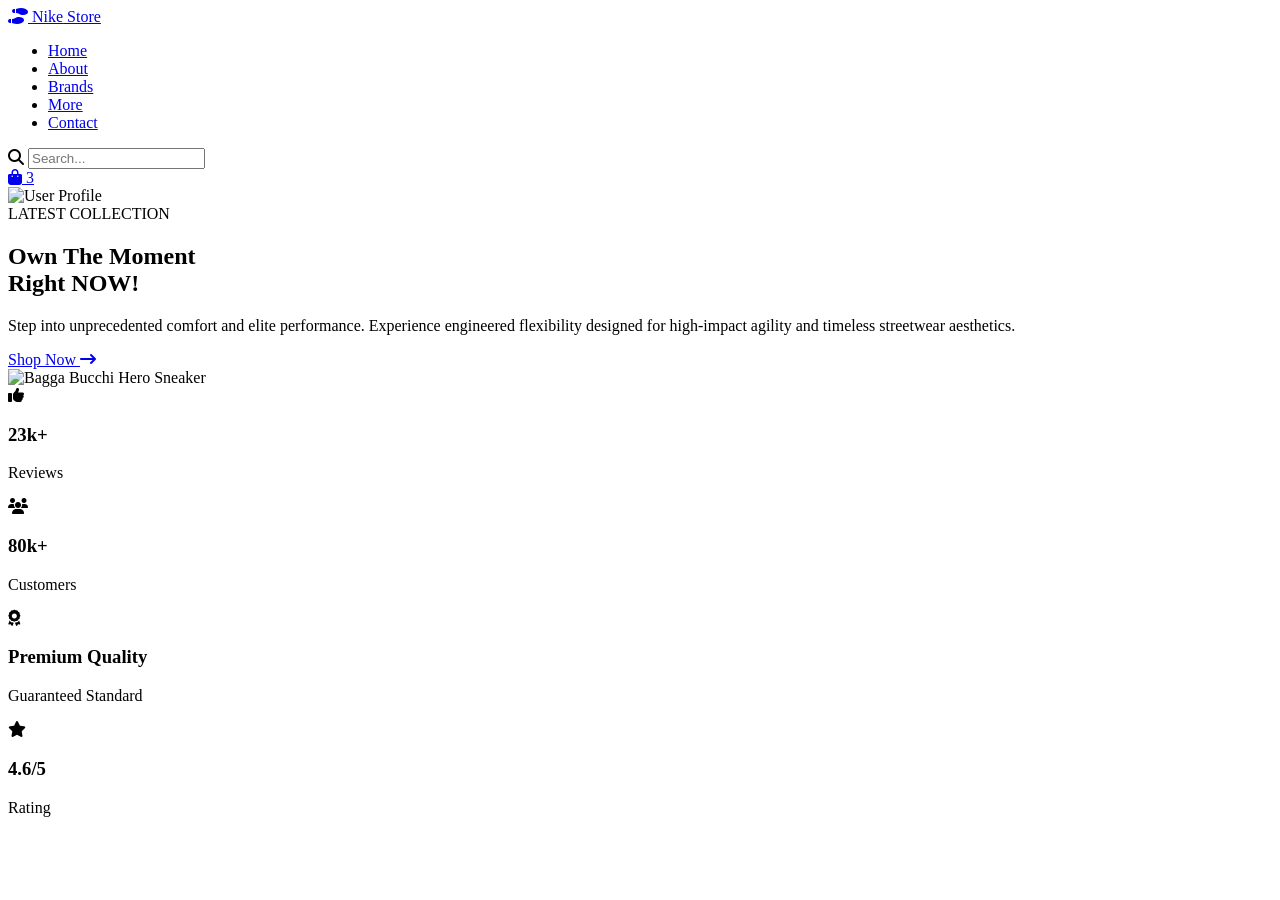
==== index.html @ 57e9bd78 "Landing Page Added." ====
<!DOCTYPE html>
<html lang="en">
<head>
    <meta charset="UTF-8">
    <meta name="viewport" content="width=device-width, initial-scale=1.0">
    <title>Nike Store - Premium Sneaker Store</title>

    <!-- Font Awesome Icons -->
    <link rel="stylesheet" href="https://cdnjs.cloudflare.com/ajax/libs/font-awesome/6.4.0/css/all.min.css">
    <!-- Google Fonts -->
    <link rel="preconnect" href="https://fonts.googleapis.com">
    <link rel="preconnect" href="https://fonts.gstatic.com" crossorigin>
    <link href="https://fonts.googleapis.com/css2?family=Montserrat:wght@400;600;700;800&family=Poppins:wght@300;400;500;600;700&display=swap" rel="stylesheet">
    
    <!-- Main Stylesheet -->
    <link rel="stylesheet" href="style.css">
</head>
<body>

    <!-- Header / Navigation Bar -->
    <header class="main-header">
        <nav class="navbar">
            <!-- Left: Brand Logo -->
            <div class="nav-logo">
                <a href="index.html" class="logo-link">
                    <i class="fa-solid fa-shoe-prints logo-icon"></i>
                    <span class="logo-text">Nike<span class="logo-highlight"> Store</span></span>
                </a>
            </div>

            <!-- Center: Menu Links -->
            <ul class="nav-menu">
                <li class="nav-item"><a href="index.html" class="nav-link active">Home</a></li>
                <li class="nav-item"><a href="#" class="nav-link">About</a></li>
                <li class="nav-item"><a href="#" class="nav-link">Brands</a></li>
                <li class="nav-item"><a href="#" class="nav-link">More</a></li>
                <li class="nav-item"><a href="#" class="nav-link">Contact</a></li>
            </ul>

            <!-- Right: Search, Cart & User Profile -->
            <div class="nav-actions">
                <div class="search-box">
                    <i class="fa-solid fa-magnifying-glass search-icon"></i>
                    <input type="text" placeholder="Search..." class="search-input">
                </div>
                <a href="cart.html" class="icon-btn cart-btn" aria-label="Shopping Cart">
                    <i class="fa-solid fa-bag-shopping"></i>
                    <span class="cart-badge">3</span>
                </a>
                <div class="profile-avatar">
                    <img src="https://images.unsplash.com/photo-1534528741775-53994a69daeb?auto=format&fit=crop&w=150&q=80" alt="User Profile" class="avatar-img">
                </div>
            </div>
        </nav>
    </header>

    <!-- Main Content Area -->
    <main class="landing-main">
        <!-- Hero Section -->
        <section class="hero-section">
            <div class="hero-container">
                <!-- Left Div: Copy & CTA -->
                <div class="hero-content">
                    <span class="hero-subtag">LATEST COLLECTION</span>
                    <h1 class="hero-title">Own The Moment <br>Right <span class="hero-highlight">NOW!</span></h1>
                    <p class="hero-description">
                        Step into unprecedented comfort and elite performance. Experience engineered flexibility designed for high-impact agility and timeless streetwear aesthetics.
                    </p>
                    <a href="product.html" class="btn btn-primary shop-now-btn">
                        <span>Shop Now</span>
                        <i class="fa-solid fa-arrow-right-long"></i>
                    </a>
                </div>

                <!-- Right Div: Sneaker Image -->
                <div class="hero-media">
                    <div class="hero-img-backdrop"></div>
                    <img src="https://images.unsplash.com/photo-1542291026-7eec264c27ff?auto=format&fit=crop&w=1000&q=80" alt="Bagga Bucchi Hero Sneaker" class="hero-shoe-img">
                </div>
            </div>
        </section>

        <!-- Service Overview Section -->
        <section class="service-overview">
            <div class="service-container">
                <div class="service-item">
                    <div class="service-icon-box">
                        <i class="fa-solid fa-thumbs-up"></i>
                    </div>
                    <div class="service-details">
                        <h3 class="service-title">23k+</h3>
                        <p class="service-text">Reviews</p>
                    </div>
                </div>

                <div class="service-item">
                    <div class="service-icon-box">
                        <i class="fa-solid fa-users"></i>
                    </div>
                    <div class="service-details">
                        <h3 class="service-title">80k+</h3>
                        <p class="service-text">Customers</p>
                    </div>
                </div>

                <div class="service-item">
                    <div class="service-icon-box">
                        <i class="fa-solid fa-award"></i>
                    </div>
                    <div class="service-details">
                        <h3 class="service-title">Premium Quality</h3>
                        <p class="service-text">Guaranteed Standard</p>
                    </div>
                </div>

                <div class="service-item">
                    <div class="service-icon-box">
                        <i class="fa-solid fa-star"></i>
                    </div>
                    <div class="service-details">
                        <h3 class="service-title">4.6/5</h3>
                        <p class="service-text">Rating</p>
                    </div>
                </div>
            </div>
        </section>
    </main>

</body>
</html>
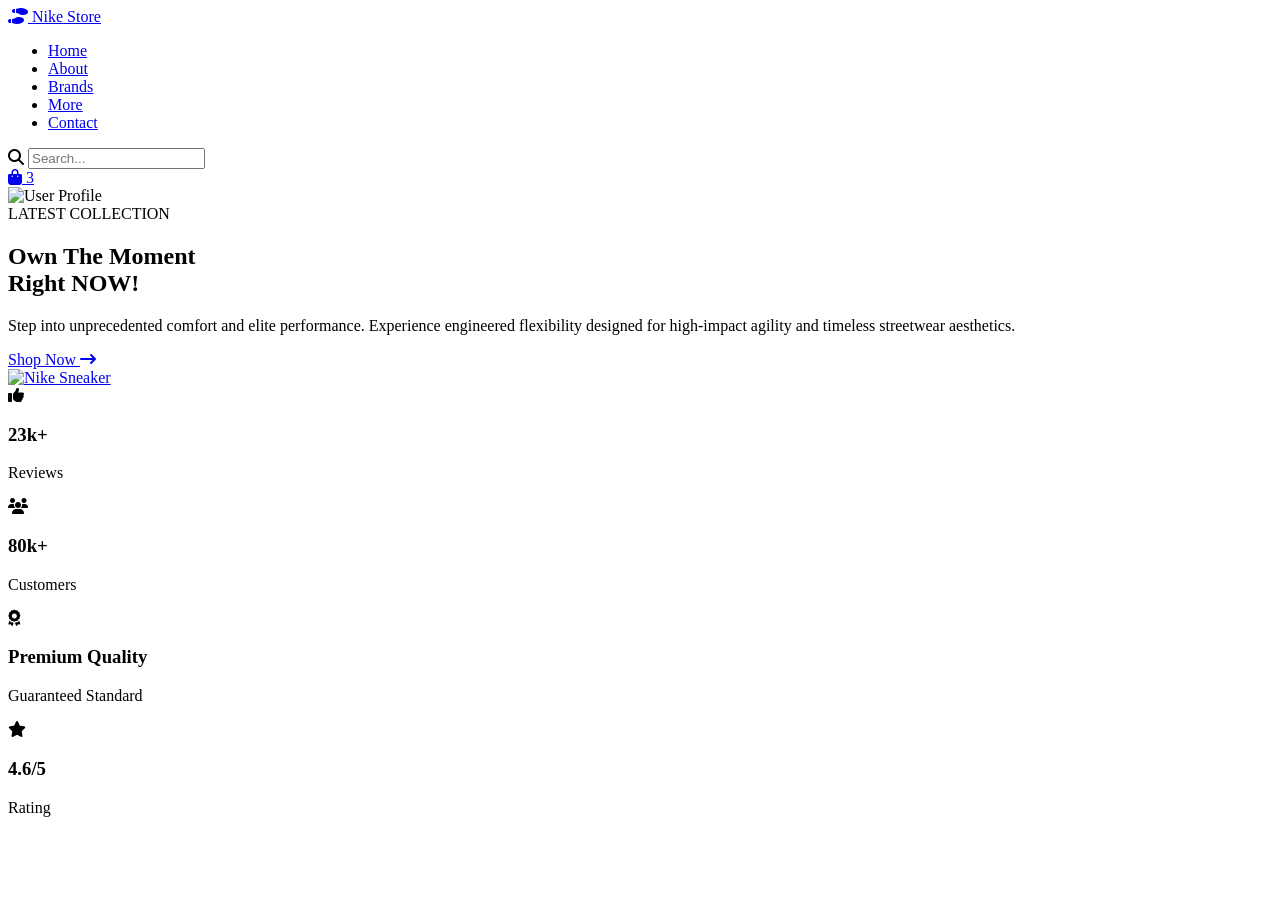
==== commit cfac7bac: "Landing Page Feature added" ====
--- a/index.html
+++ b/index.html
@@ -73,10 +73,12 @@
                 </div>
 
                 <!-- Right Div: Sneaker Image -->
-                <div class="hero-media">
-                    <div class="hero-img-backdrop"></div>
-                    <img src="https://images.unsplash.com/photo-1542291026-7eec264c27ff?auto=format&fit=crop&w=1000&q=80" alt="Bagga Bucchi Hero Sneaker" class="hero-shoe-img">
-                </div>
+                <a href="product.html" class="hero-media-link">
+                    <div class="hero-media">
+                        <div class="hero-img-backdrop"></div>
+                        <img src="https://images.unsplash.com/photo-1542291026-7eec264c27ff?auto=format&fit=crop&w=1000&q=80" alt="Nike Sneaker" class="hero-shoe-img">
+                    </div>
+                </a>    
             </div>
         </section>
 
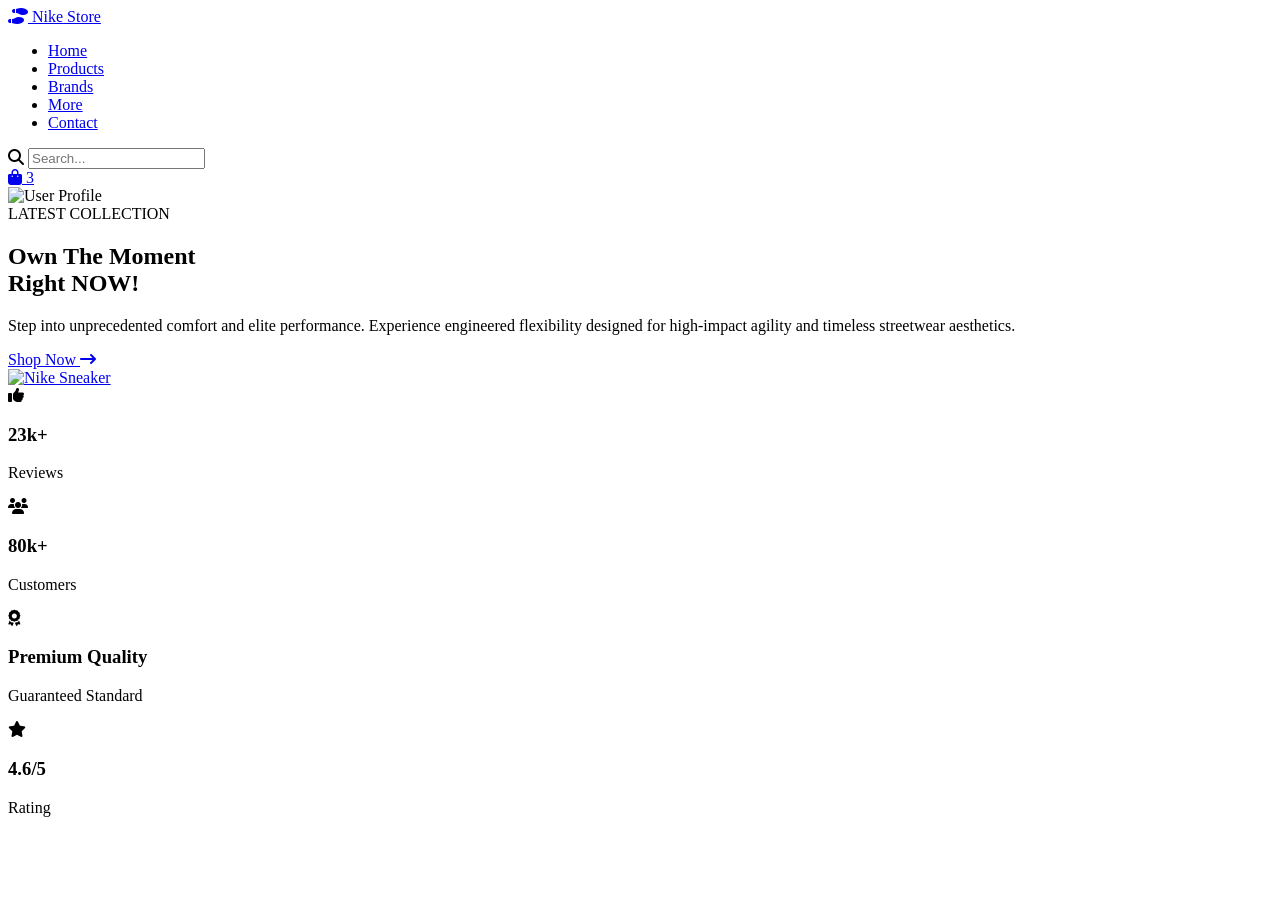
==== commit dd7815cf: "Landing page updated" ====
--- a/index.html
+++ b/index.html
@@ -31,7 +31,7 @@
             <!-- Center: Menu Links -->
             <ul class="nav-menu">
                 <li class="nav-item"><a href="index.html" class="nav-link active">Home</a></li>
-                <li class="nav-item"><a href="#" class="nav-link">About</a></li>
+                <li class="nav-item"><a href="product.html" class="nav-link">Products</a></li>
                 <li class="nav-item"><a href="#" class="nav-link">Brands</a></li>
                 <li class="nav-item"><a href="#" class="nav-link">More</a></li>
                 <li class="nav-item"><a href="#" class="nav-link">Contact</a></li>
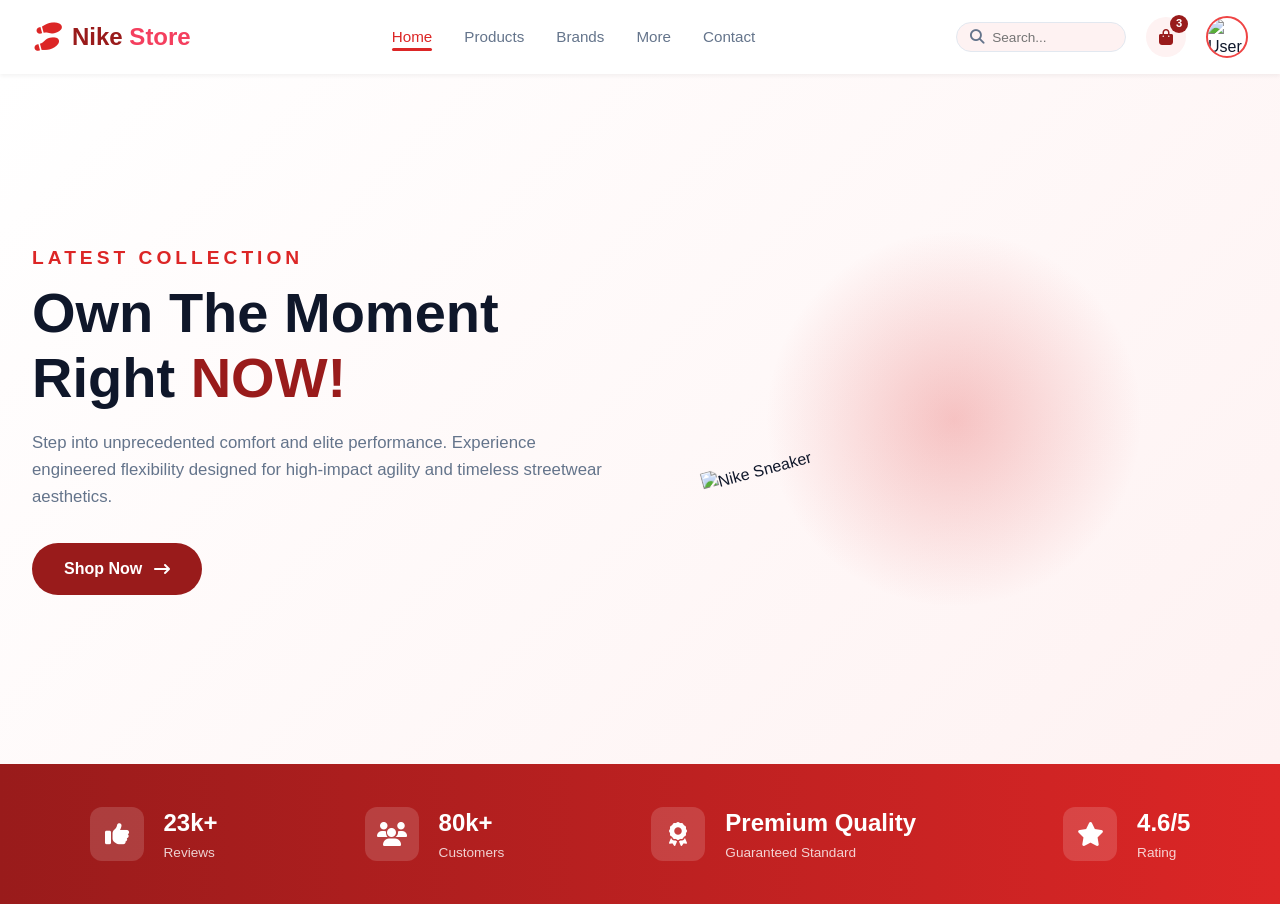
==== commit 46ee11f2: "Logo added to images folder and as tab icon" ====
--- a/index.html
+++ b/index.html
@@ -14,6 +14,7 @@
     
     <!-- Main Stylesheet -->
     <link rel="stylesheet" href="style.css">
+    <link rel="icon" href="images/logo.png" type="image/x-icon">
 </head>
 <body>
 
--- a/style.css
+++ b/style.css
@@ -0,0 +1,1136 @@
+/* root variables */
+:root {
+    --primary-red: #dc2626;
+    --primary-red-dark: #991b1b;
+    --primary-red-light: #ef4444;
+    --accent-red: #f43f5e;
+    --soft-red-bg: #fef2f2;
+    --light-bg: #f8fafc;
+    --white: #ffffff;
+    --text-dark: #0f172a;
+    --text-muted: #64748b;
+    --border-color: #e2e8f0;
+    --badge-color: #dc2626;
+    --highlight-amber: #991b1b;
+    --font-heading: 'Montserrat', sans-serif;
+    --font-body: 'Poppins', sans-serif;
+    --transition: all 0.3s ease;
+    --shadow-sm: 0 2px 4px rgba(0, 0, 0, 0.05);
+    --shadow-md: 0 4px 12px rgba(15, 23, 42, 0.08);
+    --radius-sm: 6px;
+    --radius-md: 12px;
+    --radius-full: 9999px;
+}
+
+/* general reset */
+* {
+    margin: 0;
+    padding: 0;
+    box-sizing: border-box;
+}
+
+body {
+    font-family: var(--font-body);
+    background-color: var(--light-bg);
+    color: var(--text-dark);
+    line-height: 1.6;
+}
+
+a {
+    text-decoration: none;
+    color: inherit;
+}
+
+ul {
+    list-style: none;
+}
+
+img {
+    max-width: 100%;
+    display: block;
+}
+
+/* header navigation */
+.main-header {
+    background-color: var(--white);
+    box-shadow: var(--shadow-sm);
+    position: sticky;
+    top: 0;
+    z-index: 1000;
+}
+
+.navbar {
+    max-width: 1280px;
+    margin: 0 auto;
+    padding: 1rem 2rem;
+    display: flex;
+    align-items: center;
+    justify-content: space-between;
+    gap: 1.5rem;
+}
+
+.logo-link {
+    display: flex;
+    align-items: center;
+    gap: 0.5rem;
+    font-family: var(--font-heading);
+    font-size: 1.5rem;
+    font-weight: 800;
+    color: var(--primary-red-dark);
+}
+
+.logo-icon {
+    font-size: 1.6rem;
+    color: var(--primary-red);
+    transform: rotate(-15deg);
+}
+
+.logo-highlight {
+    color: var(--accent-red);
+}
+
+.nav-menu {
+    display: flex;
+    align-items: center;
+    gap: 2rem;
+}
+
+.nav-link {
+    font-weight: 500;
+    font-size: 0.95rem;
+    color: var(--text-muted);
+    transition: var(--transition);
+    position: relative;
+}
+
+.nav-link:hover, 
+.nav-link.active {
+    color: var(--primary-red);
+}
+
+.nav-link.active::after {
+    content: '';
+    position: absolute;
+    bottom: -6px;
+    left: 0;
+    width: 100%;
+    height: 3px;
+    background-color: var(--primary-red);
+    border-radius: var(--radius-full);
+}
+
+.nav-actions {
+    display: flex;
+    align-items: center;
+    gap: 1.25rem;
+}
+
+.search-box {
+    display: flex;
+    align-items: center;
+    background-color: var(--soft-red-bg);
+    border: 1px solid var(--border-color);
+    padding: 0.4rem 0.8rem;
+    border-radius: var(--radius-full);
+}
+
+.search-icon {
+    color: var(--text-muted);
+    font-size: 0.9rem;
+    margin-right: 0.5rem;
+}
+
+.search-input {
+    border: none;
+    outline: none;
+    background: transparent;
+    font-family: var(--font-body);
+    font-size: 0.85rem;
+    width: 120px;
+}
+
+.icon-btn {
+    position: relative;
+    width: 40px;
+    height: 40px;
+    display: flex;
+    align-items: center;
+    justify-content: center;
+    border-radius: 50%;
+    background-color: var(--soft-red-bg);
+    color: var(--primary-red-dark);
+    transition: var(--transition);
+}
+
+.icon-btn:hover {
+    background-color: var(--primary-red);
+    color: var(--white);
+}
+
+.cart-badge {
+    position: absolute;
+    top: -2px;
+    right: -2px;
+    background-color: var(--primary-red-dark);
+    color: var(--white);
+    font-size: 0.7rem;
+    font-weight: 700;
+    width: 18px;
+    height: 18px;
+    border-radius: 50%;
+    display: flex;
+    align-items: center;
+    justify-content: center;
+}
+
+.profile-avatar {
+    width: 42px;
+    height: 42px;
+    border-radius: 50%;
+    overflow: hidden;
+    border: 2px solid var(--primary-red-light);
+}
+
+.avatar-img {
+    width: 100%;
+    height: 100%;
+    object-fit: cover;
+}
+
+/* landing page hero */
+.hero-section {
+    padding: 4rem 2rem;
+    background: linear-gradient(135deg, #ffffff 0%, var(--soft-red-bg) 100%);
+    min-height: calc(85vh - 75px);
+    display: flex;
+    align-items: center;
+}
+
+.hero-container {
+    max-width: 1280px;
+    margin: 0 auto;
+    width: 100%;
+    display: flex;
+    align-items: center;
+    justify-content: space-between;
+    gap: 3rem;
+}
+
+.hero-content {
+    flex: 1;
+    max-width: 580px;
+}
+
+.hero-subtag {
+    font-family: var(--font-heading);
+    font-weight: 800;
+    font-size: 1.2rem;
+    letter-spacing: 4px;
+    color: var(--primary-red);
+    margin-bottom: 0.5rem;
+    display: inline-block;
+}
+
+.hero-title {
+    font-family: var(--font-heading);
+    font-size: 3.5rem;
+    font-weight: 800;
+    line-height: 1.15;
+    margin-bottom: 1.25rem;
+}
+
+.hero-highlight {
+    color: var(--highlight-amber);
+}
+
+.hero-description {
+    font-size: 1.05rem;
+    color: var(--text-muted);
+    margin-bottom: 2rem;
+}
+
+.btn-primary {
+    background-color: var(--primary-red-dark);
+    color: var(--white);
+    padding: 0.85rem 2rem;
+    border-radius: var(--radius-full);
+    font-weight: 600;
+    display: inline-flex;
+    align-items: center;
+    gap: 0.75rem;
+    transition: var(--transition);
+}
+
+.btn-primary:hover {
+    background-color: var(--primary-red);
+}
+
+.hero-media-link {
+    flex: 1;
+    display: block;
+}
+
+.hero-media {
+    display: flex;
+    justify-content: center;
+    align-items: center;
+    position: relative;
+}
+
+.hero-img-backdrop {
+    position: absolute;
+    width: 380px;
+    height: 380px;
+    background: radial-gradient(circle, rgba(220, 38, 38, 0.25) 0%, rgba(255, 255, 255, 0) 70%);
+    border-radius: 50%;
+}
+
+.hero-shoe-img {
+    width: 100%;
+    max-width: 520px;
+    transform: rotate(-15deg);
+    transition: var(--transition);
+}
+
+.hero-shoe-img:hover {
+    transform: rotate(-10deg) scale(1.03);
+}
+
+/* service overview section */
+.service-overview {
+    width: 100%;
+    background: linear-gradient(90deg, var(--primary-red-dark) 0%, var(--primary-red) 100%);
+    color: var(--white);
+    padding: 2.5rem 2rem;
+}
+
+.service-container {
+    max-width: 1280px;
+    margin: 0 auto;
+    display: flex;
+    align-items: center;
+    justify-content: space-around;
+    flex-wrap: wrap;
+    gap: 2rem;
+}
+
+.service-item {
+    display: flex;
+    align-items: center;
+    gap: 1.25rem;
+}
+
+.service-icon-box {
+    width: 54px;
+    height: 54px;
+    background-color: rgba(255, 255, 255, 0.15);
+    border-radius: var(--radius-md);
+    display: flex;
+    align-items: center;
+    justify-content: center;
+    font-size: 1.5rem;
+}
+
+.service-title {
+    font-family: var(--font-heading);
+    font-size: 1.5rem;
+    font-weight: 700;
+}
+
+.service-text {
+    font-size: 0.85rem;
+    color: rgba(255, 255, 255, 0.8);
+}
+
+/* product page main */
+.product-page-main {
+    padding: 2rem 1.5rem;
+}
+
+.product-container {
+    max-width: 1200px;
+    margin: 0 auto;
+}
+
+/* breadcrumb nav */
+.breadcrumb-nav {
+    margin-bottom: 1.5rem;
+}
+
+.breadcrumb-list {
+    display: flex;
+    align-items: center;
+    gap: 0.6rem;
+    font-size: 0.85rem;
+    color: var(--text-muted);
+}
+
+.breadcrumb-list a:hover {
+    color: var(--primary-red);
+}
+
+.breadcrumb-list li.active {
+    color: var(--primary-red-dark);
+    font-weight: 600;
+}
+
+/* product detail layout */
+.product-display-section {
+    display: flex;
+    gap: 3rem;
+    background-color: var(--white);
+    padding: 2.5rem;
+    border-radius: var(--radius-md);
+    box-shadow: var(--shadow-md);
+    margin-bottom: 2.5rem;
+}
+
+.product-media-col {
+    flex: 1;
+    display: flex;
+    flex-direction: column;
+    gap: 1.5rem;
+}
+
+.color-selection-bar {
+    display: flex;
+    align-items: center;
+    gap: 1rem;
+}
+
+.color-label {
+    font-size: 0.9rem;
+    font-weight: 600;
+    color: var(--text-dark);
+}
+
+.color-options {
+    display: flex;
+    gap: 0.5rem;
+}
+
+.color-btn {
+    padding: 0.35rem 1rem;
+    border-radius: var(--radius-sm);
+    font-size: 0.85rem;
+    font-weight: 600;
+    cursor: pointer;
+    border: 2px solid var(--primary-red);
+    transition: var(--transition);
+}
+
+.color-red {
+    background-color: var(--primary-red);
+    color: var(--white);
+}
+
+.main-image-card {
+    background-color: var(--soft-red-bg);
+    border-radius: var(--radius-md);
+    padding: 2rem;
+    display: flex;
+    justify-content: center;
+    align-items: center;
+}
+
+.product-main-img {
+    max-height: 340px;
+    object-fit: contain;
+    transition: var(--transition);
+}
+
+.product-main-img:hover {
+    transform: scale(1.05);
+}
+
+.product-info-col {
+    flex: 1;
+    display: flex;
+    flex-direction: column;
+    justify-content: center;
+}
+
+.product-title {
+    font-family: var(--font-heading);
+    font-size: 2.2rem;
+    font-weight: 700;
+    color: var(--text-dark);
+    margin-bottom: 0.75rem;
+}
+
+.product-short-desc {
+    font-size: 0.85rem;
+    color: var(--text-muted);
+    margin-bottom: 1.5rem;
+    line-height: 1.6;
+}
+
+.product-price-wrapper {
+    margin-bottom: 1.5rem;
+}
+
+.price-row {
+    display: flex;
+    align-items: center;
+    gap: 0.75rem;
+}
+
+.current-price {
+    font-size: 2rem;
+    font-weight: 800;
+    color: var(--primary-red-dark);
+}
+
+.discount-badge {
+    background-color: rgba(220, 38, 38, 0.1);
+    color: var(--primary-red);
+    padding: 0.25rem 0.6rem;
+    border-radius: var(--radius-sm);
+    font-size: 0.8rem;
+    font-weight: 700;
+}
+
+.tax-info {
+    font-size: 0.75rem;
+    color: var(--text-muted);
+    margin-top: 0.2rem;
+}
+
+.quantity-wrapper {
+    display: flex;
+    align-items: center;
+    gap: 1rem;
+    margin-bottom: 2rem;
+}
+
+.qty-label {
+    font-size: 0.9rem;
+    font-weight: 600;
+}
+
+.quantity-dropdown {
+    padding: 0.4rem 1rem;
+    border: 1px solid var(--border-color);
+    border-radius: var(--radius-sm);
+    font-family: var(--font-body);
+    font-size: 0.95rem;
+    font-weight: 600;
+    background-color: var(--white);
+    color: var(--text-dark);
+    outline: none;
+    cursor: pointer;
+    box-shadow: var(--shadow-sm);
+}
+
+.quantity-dropdown:focus {
+    border-color: var(--primary-red);
+}
+
+.product-action-buttons {
+    display: flex;
+    gap: 1rem;
+}
+
+.btn-add-cart {
+    background-color: var(--white);
+    border: 2px solid var(--primary-red);
+    color: var(--primary-red);
+    padding: 0.85rem 1.75rem;
+    border-radius: var(--radius-md);
+    font-weight: 700;
+    font-size: 0.95rem;
+    cursor: pointer;
+    transition: var(--transition);
+    display: flex;
+    align-items: center;
+    gap: 0.5rem;
+}
+
+.btn-add-cart:hover {
+    background-color: var(--soft-red-bg);
+}
+
+.btn-buy-now {
+    background-color: var(--primary-red);
+    border: 2px solid var(--white);
+    color: var(--white);
+    padding: 0.85rem 1.75rem;
+    border-radius: var(--radius-md);
+    font-weight: 700;
+    font-size: 0.95rem;
+    cursor: pointer;
+    transition: var(--transition);
+    display: flex;
+    align-items: center;
+    gap: 0.5rem;
+}
+
+.btn-buy-now:hover {
+    background-color: var(--primary-red-dark);
+}
+
+.product-gallery-section {
+    background-color: var(--white);
+    padding: 1.5rem 2rem;
+    border-radius: var(--radius-md);
+    box-shadow: var(--shadow-md);
+}
+
+.gallery-heading {
+    font-family: var(--font-heading);
+    font-size: 1.2rem;
+    font-weight: 700;
+    margin-bottom: 1rem;
+    color: var(--text-dark);
+}
+
+.scroll-gallery-container {
+    display: flex;
+    gap: 1.25rem;
+    overflow-x: auto;
+    padding-bottom: 0.75rem;
+    scroll-behavior: smooth;
+}
+
+.scroll-gallery-container::-webkit-scrollbar {
+    height: 6px;
+}
+
+.scroll-gallery-container::-webkit-scrollbar-thumb {
+    background-color: var(--primary-red-light);
+    border-radius: var(--radius-full);
+}
+
+.scroll-gallery-container::-webkit-scrollbar-track {
+    background-color: var(--soft-red-bg);
+}
+
+.gallery-card {
+    min-width: 180px;
+    flex-shrink: 0;
+    border-radius: var(--radius-sm);
+    overflow: hidden;
+    border: 1px solid var(--border-color);
+    background-color: var(--soft-red-bg);
+    cursor: pointer;
+    transition: var(--transition);
+    position: relative;
+}
+
+.gallery-card img {
+    width: 100%;
+    height: 130px;
+    object-fit: cover;
+    transition: var(--transition);
+}
+
+.gallery-card:hover img {
+    transform: scale(1.08);
+}
+
+.angle-tag {
+    display: block;
+    text-align: center;
+    font-size: 0.75rem;
+    font-weight: 600;
+    color: var(--text-muted);
+    padding: 0.3rem 0;
+    background-color: var(--white);
+    border-top: 1px solid var(--border-color);
+}
+
+/* shopping cart page */
+.cart-page-main {
+    padding: 2.5rem 1.5rem;
+}
+
+.cart-container {
+    max-width: 1200px;
+    margin: 0 auto;
+}
+
+.cart-heading {
+    font-family: var(--font-heading);
+    font-size: 2.2rem;
+    font-weight: 800;
+    color: var(--text-dark);
+    margin-bottom: 2rem;
+}
+
+.cart-layout {
+    display: flex;
+    gap: 2.5rem;
+    align-items: flex-start;
+}
+
+.cart-left-col {
+    flex: 2;
+    display: flex;
+    flex-direction: column;
+    gap: 1.5rem;
+}
+
+.cart-table-wrapper {
+    background-color: var(--white);
+    border-radius: var(--radius-md);
+    box-shadow: var(--shadow-md);
+    overflow-x: auto;
+    padding: 1rem;
+}
+
+.cart-table {
+    width: 100%;
+    border-collapse: collapse;
+    text-align: left;
+}
+
+.cart-table th {
+    padding: 1rem;
+    font-family: var(--font-heading);
+    font-size: 0.9rem;
+    font-weight: 700;
+    color: var(--text-muted);
+    border-bottom: 2px solid var(--border-color);
+}
+
+.cart-table td {
+    padding: 1.25rem 1rem;
+    vertical-align: middle;
+    border-bottom: 1px solid var(--border-color);
+}
+
+.product-cell {
+    display: flex;
+    align-items: center;
+    gap: 1.25rem;
+}
+
+.cart-item-img {
+    width: 75px;
+    height: 75px;
+    object-fit: cover;
+    border-radius: var(--radius-sm);
+    background-color: var(--soft-red-bg);
+    border: 1px solid var(--border-color);
+}
+
+.cart-item-title {
+    font-size: 0.95rem;
+    font-weight: 700;
+    color: var(--text-dark);
+    margin-bottom: 0.2rem;
+}
+
+.cart-item-color {
+    font-size: 0.8rem;
+    color: var(--text-muted);
+}
+
+.cart-qty-box {
+    display: inline-flex;
+    align-items: center;
+    border: 1px solid var(--border-color);
+    border-radius: var(--radius-sm);
+    overflow: hidden;
+}
+
+.qty-step-btn {
+    width: 28px;
+    height: 28px;
+    background-color: var(--light-bg);
+    border: none;
+    font-weight: 700;
+    cursor: pointer;
+    transition: var(--transition);
+}
+
+.qty-step-btn:hover {
+    background-color: var(--border-color);
+}
+
+.qty-val {
+    width: 32px;
+    text-align: center;
+    font-weight: 600;
+    font-size: 0.9rem;
+}
+
+.price-cell {
+    font-weight: 700;
+    color: var(--primary-red-dark);
+    font-size: 1rem;
+}
+
+.remove-btn {
+    background: transparent;
+    border: none;
+    color: var(--text-muted);
+    font-size: 1.2rem;
+    cursor: pointer;
+    transition: var(--transition);
+}
+
+.remove-btn:hover {
+    color: var(--primary-red);
+}
+
+.continue-shopping-box {
+    margin-top: 0.5rem;
+}
+
+.continue-link {
+    display: inline-flex;
+    align-items: center;
+    gap: 0.5rem;
+    font-weight: 600;
+    color: var(--primary-red);
+    font-size: 0.95rem;
+    transition: var(--transition);
+}
+
+.continue-link:hover {
+    color: var(--primary-red-dark);
+    transform: translateX(-4px);
+}
+
+/* right column summary card */
+.cart-right-col,
+.payment-right-col {
+    flex: 1;
+    min-width: 320px;
+}
+
+.summary-card {
+    background-color: var(--white);
+    padding: 2rem;
+    border-radius: var(--radius-md);
+    box-shadow: var(--shadow-md);
+    border: 1px solid var(--border-color);
+}
+
+.coupon-box {
+    margin-bottom: 1.75rem;
+}
+
+.coupon-label {
+    display: block;
+    font-size: 0.85rem;
+    font-weight: 600;
+    color: var(--text-dark);
+    margin-bottom: 0.5rem;
+}
+
+.coupon-input-group {
+    display: flex;
+    gap: 0.5rem;
+}
+
+.coupon-input {
+    flex: 1;
+    padding: 0.6rem 0.8rem;
+    border: 1px solid var(--border-color);
+    border-radius: var(--radius-sm);
+    font-family: var(--font-body);
+    font-size: 0.85rem;
+    outline: none;
+}
+
+.coupon-input:focus {
+    border-color: var(--primary-red);
+}
+
+.btn-apply-coupon {
+    background-color: var(--primary-red);
+    color: var(--white);
+    border: none;
+    padding: 0.6rem 1rem;
+    border-radius: var(--radius-sm);
+    font-weight: 600;
+    font-size: 0.85rem;
+    cursor: pointer;
+    transition: var(--transition);
+}
+
+.btn-apply-coupon:hover {
+    background-color: var(--primary-red-dark);
+}
+
+.summary-details {
+    display: flex;
+    flex-direction: column;
+    gap: 0.85rem;
+    margin-bottom: 1.5rem;
+}
+
+.summary-row {
+    display: flex;
+    justify-content: space-between;
+    font-size: 0.95rem;
+    color: var(--text-muted);
+}
+
+.summary-val {
+    font-weight: 600;
+    color: var(--text-dark);
+}
+
+.discount-row {
+    color: var(--primary-red);
+}
+
+.discount-row .summary-val {
+    color: var(--primary-red);
+}
+
+.summary-divider {
+    border: 0;
+    height: 1px;
+    background-color: var(--border-color);
+    margin: 0.25rem 0;
+}
+
+.total-row {
+    font-size: 1.15rem;
+    font-weight: 700;
+    color: var(--text-dark);
+}
+
+.total-val {
+    color: var(--primary-red-dark);
+    font-weight: 800;
+    font-size: 1.3rem;
+}
+
+.btn-pay-now {
+    display: block;
+    width: 100%;
+    text-align: center;
+    background-color: var(--primary-red);
+    color: var(--white);
+    padding: 0.9rem;
+    border-radius: var(--radius-md);
+    font-weight: 700;
+    font-size: 1rem;
+    border: none;
+    cursor: pointer;
+    transition: var(--transition);
+    box-shadow: var(--shadow-md);
+    margin-bottom: 1.5rem;
+}
+
+.btn-pay-now:hover {
+    background-color: var(--primary-red-dark);
+    transform: translateY(-2px);
+}
+
+.trust-badge-container {
+    display: flex;
+    flex-direction: column;
+    align-items: center;
+    gap: 0.6rem;
+    padding-top: 1rem;
+    border-top: 1px dashed var(--border-color);
+}
+
+.secured-tag {
+    display: flex;
+    align-items: center;
+    gap: 0.4rem;
+    font-size: 0.8rem;
+    color: #16a34a;
+    font-weight: 600;
+}
+
+.razorpay-badge-box {
+    display: flex;
+    align-items: center;
+    gap: 0.5rem;
+    font-size: 0.8rem;
+    color: var(--text-muted);
+    background-color: var(--soft-red-bg);
+    padding: 0.4rem 0.8rem;
+    border-radius: var(--radius-full);
+}
+
+.razorpay-badge-box i {
+    color: var(--primary-red);
+}
+
+.razorpay-text strong {
+    color: #0c83e2;
+}
+
+/* payment checkout page */
+.payment-page-main {
+    padding: 2.5rem 1.5rem;
+}
+
+.payment-container {
+    max-width: 1200px;
+    margin: 0 auto;
+}
+
+.checkout-title {
+    font-family: var(--font-heading);
+    font-size: 2.2rem;
+    font-weight: 800;
+    color: var(--text-dark);
+    margin-bottom: 2rem;
+}
+
+.payment-layout {
+    display: flex;
+    gap: 2.5rem;
+    align-items: flex-start;
+}
+
+.payment-left-col {
+    flex: 2;
+    display: flex;
+    flex-direction: column;
+    gap: 2rem;
+}
+
+.checkout-card {
+    background-color: var(--white);
+    padding: 2rem;
+    border-radius: var(--radius-md);
+    box-shadow: var(--shadow-md);
+    border: 1px solid var(--border-color);
+}
+
+.card-title {
+    font-family: var(--font-heading);
+    font-size: 1.2rem;
+    font-weight: 700;
+    color: var(--text-dark);
+    margin-bottom: 1.25rem;
+    display: flex;
+    align-items: center;
+    gap: 0.6rem;
+}
+
+.card-title i {
+    color: var(--primary-red);
+}
+
+/* form layout */
+.form-group {
+    display: flex;
+    flex-direction: column;
+    gap: 0.4rem;
+    margin-bottom: 1.25rem;
+}
+
+.form-group:last-child {
+    margin-bottom: 0;
+}
+
+.form-label {
+    font-size: 0.85rem;
+    font-weight: 600;
+    color: var(--text-dark);
+}
+
+.form-input {
+    padding: 0.75rem 1rem;
+    border: 1px solid var(--border-color);
+    border-radius: var(--radius-sm);
+    font-family: var(--font-body);
+    font-size: 0.9rem;
+    outline: none;
+    transition: var(--transition);
+}
+
+.form-input:focus {
+    border-color: var(--primary-red);
+    box-shadow: 0 0 0 3px rgba(220, 38, 38, 0.1);
+}
+
+.select-input {
+    background-color: var(--white);
+    cursor: pointer;
+}
+
+.form-row {
+    display: flex;
+    gap: 1.25rem;
+}
+
+.form-row .form-group {
+    flex: 1;
+}
+
+/* payment methods tabs */
+.payment-methods-tabs {
+    display: flex;
+    gap: 0.75rem;
+    margin-bottom: 1.75rem;
+    flex-wrap: wrap;
+}
+
+.method-tab {
+    flex: 1;
+    min-width: 90px;
+    padding: 0.75rem;
+    border: 1px solid var(--border-color);
+    border-radius: var(--radius-sm);
+    background-color: var(--light-bg);
+    color: var(--text-muted);
+    font-weight: 600;
+    font-size: 0.85rem;
+    display: flex;
+    flex-direction: column;
+    align-items: center;
+    gap: 0.4rem;
+    cursor: pointer;
+    transition: var(--transition);
+}
+
+.method-tab i {
+    font-size: 1.1rem;
+}
+
+.method-tab:hover {
+    border-color: var(--primary-red);
+    color: var(--primary-red);
+}
+
+.method-tab.active {
+    background-color: var(--soft-red-bg);
+    border-color: var(--primary-red);
+    color: var(--primary-red);
+    box-shadow: var(--shadow-sm);
+}
+
+/* media queries */
+@media (max-width: 992px) {
+    .cart-layout,
+    .payment-layout {
+        flex-direction: column;
+    }
+    
+    .cart-right-col,
+    .payment-right-col {
+        width: 100%;
+    }
+
+    .product-display-section {
+        flex-direction: column;
+    }
+}
+
+@media (max-width: 768px) {
+    .nav-menu, .search-box {
+        display: none;
+    }
+    
+    .product-action-buttons {
+        flex-direction: column;
+    }
+
+    .form-row {
+        flex-direction: column;
+        gap: 0;
+    }
+}
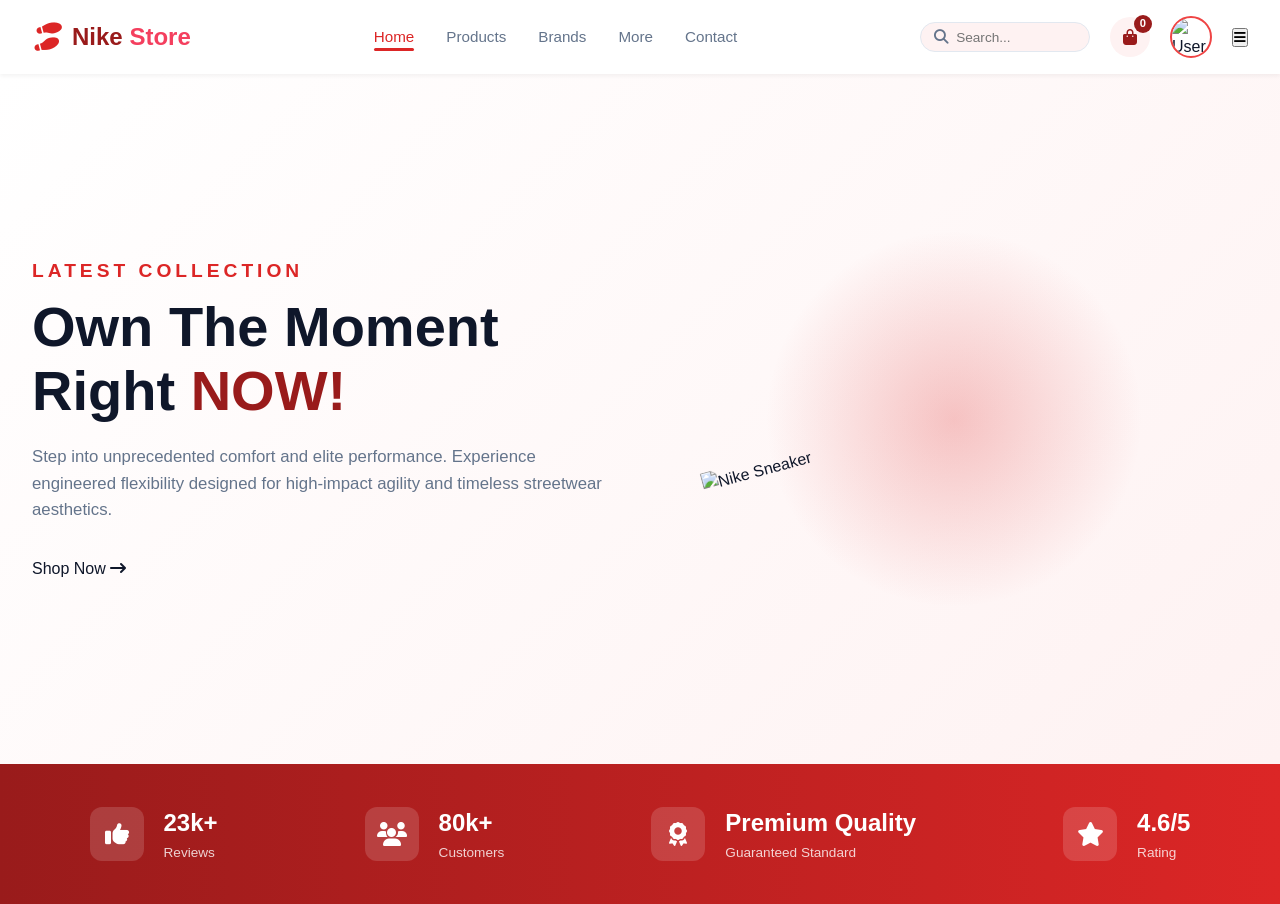
==== commit 7b4749e8: "Landing Page Updated" ====
--- a/index.html
+++ b/index.html
@@ -12,33 +12,32 @@
     <link rel="preconnect" href="https://fonts.gstatic.com" crossorigin>
     <link href="https://fonts.googleapis.com/css2?family=Montserrat:wght@400;600;700;800&family=Poppins:wght@300;400;500;600;700&display=swap" rel="stylesheet">
     
-    <!-- Main Stylesheet -->
+    <!-- Main Stylesheet & Script -->
     <link rel="stylesheet" href="style.css">
-    <link rel="icon" href="images/logo.png" type="image/x-icon">
+    <script src="script.js" defer></script>
 </head>
 <body>
 
-    <!-- Header / Navigation Bar -->
+    <!-- Header Navigation Bar -->
     <header class="main-header">
         <nav class="navbar">
-            <!-- Left: Brand Logo -->
             <div class="nav-logo">
                 <a href="index.html" class="logo-link">
                     <i class="fa-solid fa-shoe-prints logo-icon"></i>
-                    <span class="logo-text">Nike<span class="logo-highlight"> Store</span></span>
+                    <span class="logo-text">Nike <span class="logo-highlight">Store</span></span>
                 </a>
             </div>
 
-            <!-- Center: Menu Links -->
-            <ul class="nav-menu">
-                <li class="nav-item"><a href="index.html" class="nav-link active">Home</a></li>
-                <li class="nav-item"><a href="product.html" class="nav-link">Products</a></li>
-                <li class="nav-item"><a href="#" class="nav-link">Brands</a></li>
-                <li class="nav-item"><a href="#" class="nav-link">More</a></li>
-                <li class="nav-item"><a href="#" class="nav-link">Contact</a></li>
-            </ul>
+            <div class="nav-menu-wrapper">
+                <ul class="nav-menu">
+                    <li class="nav-item"><a href="index.html" class="nav-link active">Home</a></li>
+                    <li class="nav-item"><a href="product.html" class="nav-link">Products</a></li>
+                    <li class="nav-item"><a href="#" class="nav-link">Brands</a></li>
+                    <li class="nav-item"><a href="#" class="nav-link">More</a></li>
+                    <li class="nav-item"><a href="#" class="nav-link">Contact</a></li>
+                </ul>
+            </div>
 
-            <!-- Right: Search, Cart & User Profile -->
             <div class="nav-actions">
                 <div class="search-box">
                     <i class="fa-solid fa-magnifying-glass search-icon"></i>
@@ -46,34 +45,34 @@
                 </div>
                 <a href="cart.html" class="icon-btn cart-btn" aria-label="Shopping Cart">
                     <i class="fa-solid fa-bag-shopping"></i>
-                    <span class="cart-badge">3</span>
+                    <span class="cart-badge">0</span>
                 </a>
                 <div class="profile-avatar">
                     <img src="https://images.unsplash.com/photo-1534528741775-53994a69daeb?auto=format&fit=crop&w=150&q=80" alt="User Profile" class="avatar-img">
                 </div>
+                <button class="mobile-nav-toggle" aria-label="Toggle navigation">
+                    <i class="fa-solid fa-bars"></i>
+                </button>
             </div>
         </nav>
     </header>
 
-    <!-- Main Content Area -->
+    <!-- Landing Main Section -->
     <main class="landing-main">
-        <!-- Hero Section -->
         <section class="hero-section">
             <div class="hero-container">
-                <!-- Left Div: Copy & CTA -->
                 <div class="hero-content">
                     <span class="hero-subtag">LATEST COLLECTION</span>
                     <h1 class="hero-title">Own The Moment <br>Right <span class="hero-highlight">NOW!</span></h1>
                     <p class="hero-description">
                         Step into unprecedented comfort and elite performance. Experience engineered flexibility designed for high-impact agility and timeless streetwear aesthetics.
                     </p>
-                    <a href="product.html" class="btn btn-primary shop-now-btn">
+                    <a href="product.html" class="btn shop-now-btn">
                         <span>Shop Now</span>
                         <i class="fa-solid fa-arrow-right-long"></i>
                     </a>
                 </div>
 
-                <!-- Right Div: Sneaker Image -->
                 <a href="product.html" class="hero-media-link">
                     <div class="hero-media">
                         <div class="hero-img-backdrop"></div>
@@ -83,7 +82,6 @@
             </div>
         </section>
 
-        <!-- Service Overview Section -->
         <section class="service-overview">
             <div class="service-container">
                 <div class="service-item">
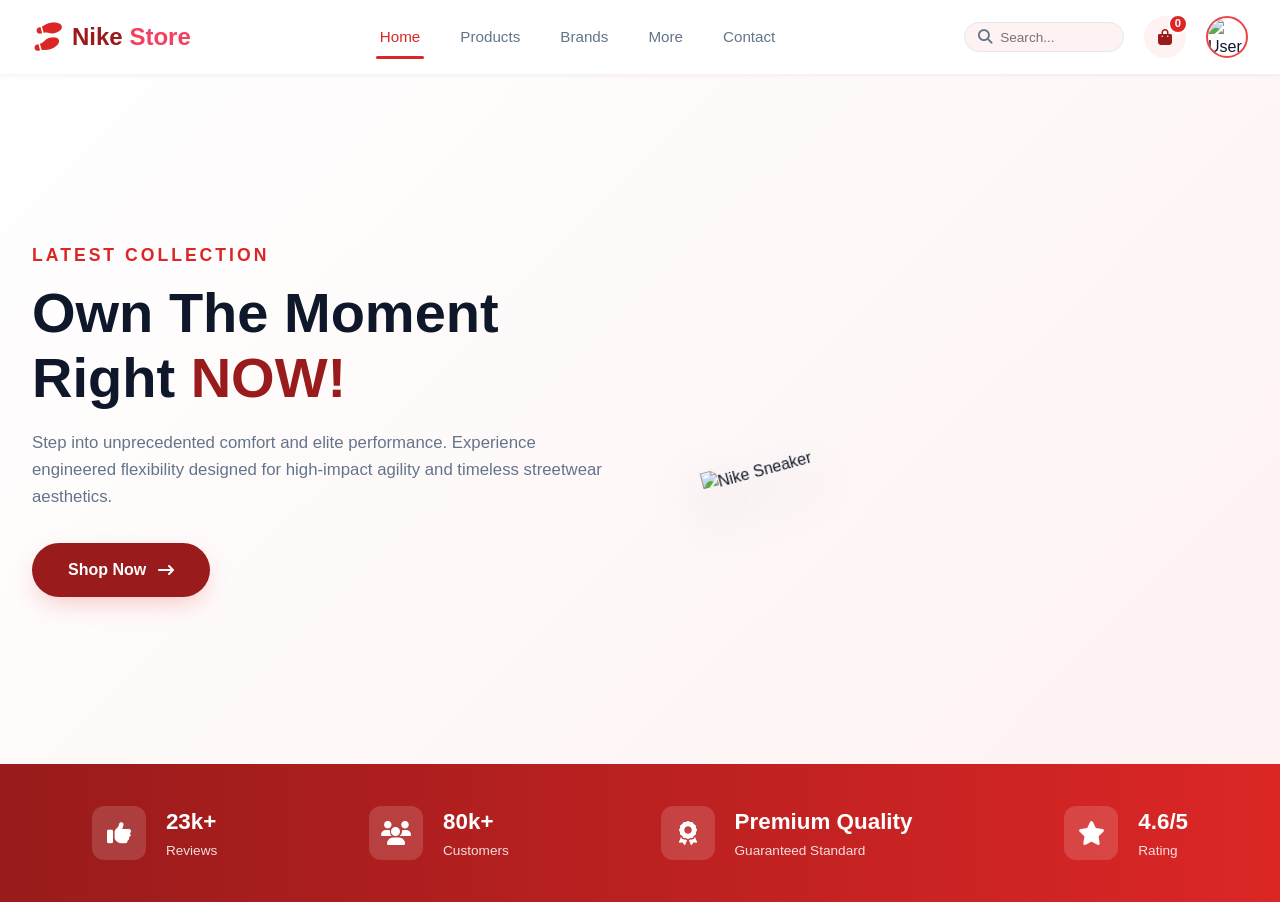
==== commit 92148185: "Landing Page Updated" ====
--- a/index.html
+++ b/index.html
@@ -5,14 +5,13 @@
     <meta name="viewport" content="width=device-width, initial-scale=1.0">
     <title>Nike Store - Premium Sneaker Store</title>
 
-    <!-- Font Awesome Icons -->
+    <!-- Font Awesome Icons & Google Fonts -->
     <link rel="stylesheet" href="https://cdnjs.cloudflare.com/ajax/libs/font-awesome/6.4.0/css/all.min.css">
-    <!-- Google Fonts -->
     <link rel="preconnect" href="https://fonts.googleapis.com">
     <link rel="preconnect" href="https://fonts.gstatic.com" crossorigin>
     <link href="https://fonts.googleapis.com/css2?family=Montserrat:wght@400;600;700;800&family=Poppins:wght@300;400;500;600;700&display=swap" rel="stylesheet">
     
-    <!-- Main Stylesheet & Script -->
+    <!-- CSS Stylesheet & Vanilla JS -->
     <link rel="stylesheet" href="style.css">
     <script src="script.js" defer></script>
 </head>
@@ -75,7 +74,6 @@
 
                 <a href="product.html" class="hero-media-link">
                     <div class="hero-media">
-                        <div class="hero-img-backdrop"></div>
                         <img src="https://images.unsplash.com/photo-1542291026-7eec264c27ff?auto=format&fit=crop&w=1000&q=80" alt="Nike Sneaker" class="hero-shoe-img">
                     </div>
                 </a>    
--- a/style.css
+++ b/style.css
@@ -1,4 +1,8 @@
-/* root variables */
+/* ==========================================================================
+   Nike Store - Master Stylesheet
+   ========================================================================== */
+
+/* --- CSS Root Variables --- */
 :root {
     --primary-red: #dc2626;
     --primary-red-dark: #991b1b;
@@ -10,23 +14,34 @@
     --text-dark: #0f172a;
     --text-muted: #64748b;
     --border-color: #e2e8f0;
-    --badge-color: #dc2626;
-    --highlight-amber: #991b1b;
+    --success-green: #16a34a;
+    --warning-amber: #d97706;
+    
     --font-heading: 'Montserrat', sans-serif;
     --font-body: 'Poppins', sans-serif;
-    --transition: all 0.3s ease;
+    
+    --transition-fast: all 0.2s ease;
+    --transition-normal: all 0.3s cubic-bezier(0.4, 0, 0.2, 1);
+    
     --shadow-sm: 0 2px 4px rgba(0, 0, 0, 0.05);
     --shadow-md: 0 4px 12px rgba(15, 23, 42, 0.08);
+    --shadow-lg: 0 10px 25px -5px rgba(220, 38, 38, 0.25);
+    
     --radius-sm: 6px;
     --radius-md: 12px;
+    --radius-lg: 16px;
     --radius-full: 9999px;
 }
 
-/* general reset */
+/* --- General Reset --- */
 * {
     margin: 0;
     padding: 0;
     box-sizing: border-box;
+}
+
+html {
+    scroll-behavior: smooth;
 }
 
 body {
@@ -34,6 +49,7 @@
     background-color: var(--light-bg);
     color: var(--text-dark);
     line-height: 1.6;
+    overflow-x: hidden;
 }
 
 a {
@@ -50,7 +66,25 @@
     display: block;
 }
 
-/* header navigation */
+/* --- Global Button Micro-Interactions & Animations --- */
+.btn, 
+button, 
+.btn-pay-now, 
+.btn-apply-coupon {
+    transition: var(--transition-normal);
+    position: relative;
+    overflow: hidden;
+    user-select: none;
+}
+
+.btn:active, 
+button:active, 
+.btn-pay-now:active, 
+.btn-apply-coupon:active {
+    transform: scale(0.96) !important;
+}
+
+/* --- Header & Navigation Bar --- */
 .main-header {
     background-color: var(--white);
     box-shadow: var(--shadow-sm);
@@ -67,6 +101,12 @@
     align-items: center;
     justify-content: space-between;
     gap: 1.5rem;
+    position: relative;
+}
+
+.nav-logo {
+    display: flex;
+    align-items: center;
 }
 
 .logo-link {
@@ -77,30 +117,47 @@
     font-size: 1.5rem;
     font-weight: 800;
     color: var(--primary-red-dark);
+    transition: var(--transition-fast);
+}
+
+.logo-link:hover {
+    transform: scale(1.02);
 }
 
 .logo-icon {
     font-size: 1.6rem;
     color: var(--primary-red);
     transform: rotate(-15deg);
+    transition: var(--transition-normal);
+}
+
+.logo-link:hover .logo-icon {
+    transform: rotate(0deg) scale(1.1);
 }
 
 .logo-highlight {
     color: var(--accent-red);
 }
 
+/* Sliding Tab Menu */
+.nav-menu-wrapper {
+    position: relative;
+}
+
 .nav-menu {
     display: flex;
     align-items: center;
     gap: 2rem;
+    position: relative;
 }
 
 .nav-link {
     font-weight: 500;
     font-size: 0.95rem;
     color: var(--text-muted);
-    transition: var(--transition);
-    position: relative;
+    padding: 0.5rem 0.25rem;
+    transition: var(--transition-fast);
+    display: block;
 }
 
 .nav-link:hover, 
@@ -108,15 +165,16 @@
     color: var(--primary-red);
 }
 
-.nav-link.active::after {
-    content: '';
+/* Sliding underline indicator */
+.nav-indicator {
     position: absolute;
-    bottom: -6px;
-    left: 0;
-    width: 100%;
+    bottom: -2px;
     height: 3px;
     background-color: var(--primary-red);
     border-radius: var(--radius-full);
+    transition: var(--transition-normal);
+    pointer-events: none;
+    opacity: 0;
 }
 
 .nav-actions {
@@ -132,6 +190,12 @@
     border: 1px solid var(--border-color);
     padding: 0.4rem 0.8rem;
     border-radius: var(--radius-full);
+    transition: var(--transition-fast);
+}
+
+.search-box:focus-within {
+    border-color: var(--primary-red);
+    box-shadow: 0 0 0 3px rgba(220, 38, 38, 0.15);
 }
 
 .search-icon {
@@ -146,41 +210,60 @@
     background: transparent;
     font-family: var(--font-body);
     font-size: 0.85rem;
-    width: 120px;
+    width: 110px;
+    transition: var(--transition-normal);
+}
+
+.search-input:focus {
+    width: 150px;
 }
 
 .icon-btn {
     position: relative;
-    width: 40px;
-    height: 40px;
+    width: 42px;
+    height: 42px;
     display: flex;
     align-items: center;
     justify-content: center;
     border-radius: 50%;
     background-color: var(--soft-red-bg);
     color: var(--primary-red-dark);
-    transition: var(--transition);
+    transition: var(--transition-normal);
 }
 
 .icon-btn:hover {
     background-color: var(--primary-red);
     color: var(--white);
+    transform: translateY(-2px);
+    box-shadow: var(--shadow-sm);
 }
 
 .cart-badge {
     position: absolute;
     top: -2px;
     right: -2px;
-    background-color: var(--primary-red-dark);
+    background-color: var(--primary-red);
     color: var(--white);
     font-size: 0.7rem;
     font-weight: 700;
-    width: 18px;
-    height: 18px;
+    width: 20px;
+    height: 20px;
     border-radius: 50%;
     display: flex;
     align-items: center;
     justify-content: center;
+    border: 2px solid var(--white);
+    transition: var(--transition-fast);
+}
+
+.cart-badge.pop-anim {
+    animation: badgePop 0.3s cubic-bezier(0.175, 0.885, 0.32, 1.275);
+}
+
+@keyframes badgePop {
+    0% { transform: scale(1); }
+    50% { transform: scale(1.4); }
+    100% { transform: scale(1); }
 }
 
 .profile-avatar {
@@ -189,6 +272,13 @@
     border-radius: 50%;
     overflow: hidden;
     border: 2px solid var(--primary-red-light);
+    cursor: pointer;
+    transition: var(--transition-fast);
+}
+
+.profile-avatar:hover {
+    transform: scale(1.05);
+    border-color: var(--primary-red);
 }
 
 .avatar-img {
@@ -197,7 +287,56 @@
     object-fit: cover;
 }
 
-/* landing page hero */
+.mobile-nav-toggle {
+    display: none;
+    background: none;
+    border: none;
+    font-size: 1.4rem;
+    color: var(--text-dark);
+    cursor: pointer;
+}
+
+/* --- Toast Notification Banner --- */
+.toast-container {
+    position: fixed;
+    bottom: 2rem;
+    right: 2rem;
+    z-index: 2000;
+    display: flex;
+    flex-direction: column;
+    gap: 0.75rem;
+    pointer-events: none;
+}
+
+.toast {
+    background-color: var(--text-dark);
+    color: var(--white);
+    padding: 0.85rem 1.5rem;
+    border-radius: var(--radius-md);
+    font-size: 0.9rem;
+    font-weight: 500;
+    box-shadow: var(--shadow-md);
+    display: flex;
+    align-items: center;
+    gap: 0.75rem;
+    opacity: 0;
+    transform: translateY(20px);
+    transition: var(--transition-normal);
+    pointer-events: auto;
+    border-left: 4px solid var(--primary-red);
+}
+
+.toast.show {
+    opacity: 1;
+    transform: translateY(0);
+}
+
+.toast-icon {
+    color: var(--primary-red-light);
+    font-size: 1.1rem;
+}
+
+/* --- Hero Section (index.html) --- */
 .hero-section {
     padding: 4rem 2rem;
     background: linear-gradient(135deg, #ffffff 0%, var(--soft-red-bg) 100%);
@@ -224,10 +363,10 @@
 .hero-subtag {
     font-family: var(--font-heading);
     font-weight: 800;
-    font-size: 1.2rem;
-    letter-spacing: 4px;
+    font-size: 1.1rem;
+    letter-spacing: 3px;
     color: var(--primary-red);
-    margin-bottom: 0.5rem;
+    margin-bottom: 0.75rem;
     display: inline-block;
 }
 
@@ -240,7 +379,7 @@
 }
 
 .hero-highlight {
-    color: var(--highlight-amber);
+    color: var(--primary-red-dark);
 }
 
 .hero-description {
@@ -249,20 +388,33 @@
     margin-bottom: 2rem;
 }
 
-.btn-primary {
+.shop-now-btn {
     background-color: var(--primary-red-dark);
     color: var(--white);
-    padding: 0.85rem 2rem;
+    padding: 0.9rem 2.25rem;
     border-radius: var(--radius-full);
     font-weight: 600;
+    font-size: 1rem;
     display: inline-flex;
     align-items: center;
     gap: 0.75rem;
-    transition: var(--transition);
-}
-
-.btn-primary:hover {
+    border: none;
+    cursor: pointer;
+    box-shadow: var(--shadow-lg);
+}
+
+.shop-now-btn:hover {
     background-color: var(--primary-red);
+    transform: translateY(-3px);
+    box-shadow: 0 12px 28px -5px rgba(220, 38, 38, 0.4);
+}
+
+.shop-now-btn i {
+    transition: var(--transition-fast);
+}
+
+.shop-now-btn:hover i {
+    transform: translateX(5px);
 }
 
 .hero-media-link {
@@ -289,14 +441,15 @@
     width: 100%;
     max-width: 520px;
     transform: rotate(-15deg);
-    transition: var(--transition);
-}
-
-.hero-shoe-img:hover {
-    transform: rotate(-10deg) scale(1.03);
-}
-
-/* service overview section */
+    transition: var(--transition-normal);
+    filter: drop-shadow(0 20px 25px rgba(0,0,0,0.25));
+}
+
+.hero-media-link:hover .hero-shoe-img {
+    transform: rotate(-10deg) scale(1.05);
+}
+
+/* --- Service Overview Section --- */
 .service-overview {
     width: 100%;
     background: linear-gradient(90deg, var(--primary-red-dark) 0%, var(--primary-red) 100%);
@@ -333,18 +486,18 @@
 
 .service-title {
     font-family: var(--font-heading);
-    font-size: 1.5rem;
+    font-size: 1.4rem;
     font-weight: 700;
 }
 
 .service-text {
     font-size: 0.85rem;
-    color: rgba(255, 255, 255, 0.8);
-}
-
-/* product page main */
+    color: rgba(255, 255, 255, 0.85);
+}
+
+/* --- Product Detail Page (product.html) --- */
 .product-page-main {
-    padding: 2rem 1.5rem;
+    padding: 2.5rem 1.5rem;
 }
 
 .product-container {
@@ -352,7 +505,6 @@
     margin: 0 auto;
 }
 
-/* breadcrumb nav */
 .breadcrumb-nav {
     margin-bottom: 1.5rem;
 }
@@ -374,13 +526,12 @@
     font-weight: 600;
 }
 
-/* product detail layout */
 .product-display-section {
     display: flex;
     gap: 3rem;
     background-color: var(--white);
     padding: 2.5rem;
-    border-radius: var(--radius-md);
+    border-radius: var(--radius-lg);
     box-shadow: var(--shadow-md);
     margin-bottom: 2.5rem;
 }
@@ -389,7 +540,7 @@
     flex: 1;
     display: flex;
     flex-direction: column;
-    gap: 1.5rem;
+    gap: 1.25rem;
 }
 
 .color-selection-bar {
@@ -401,7 +552,6 @@
 .color-label {
     font-size: 0.9rem;
     font-weight: 600;
-    color: var(--text-dark);
 }
 
 .color-options {
@@ -410,37 +560,33 @@
 }
 
 .color-btn {
-    padding: 0.35rem 1rem;
+    padding: 0.4rem 1.1rem;
     border-radius: var(--radius-sm);
     font-size: 0.85rem;
     font-weight: 600;
     cursor: pointer;
     border: 2px solid var(--primary-red);
-    transition: var(--transition);
-}
-
-.color-red {
     background-color: var(--primary-red);
     color: var(--white);
+    box-shadow: var(--shadow-sm);
 }
 
 .main-image-card {
     background-color: var(--soft-red-bg);
     border-radius: var(--radius-md);
-    padding: 2rem;
+    padding: 2.5rem;
     display: flex;
     justify-content: center;
     align-items: center;
+    min-height: 380px;
+    border: 1px solid var(--border-color);
 }
 
 .product-main-img {
-    max-height: 340px;
+    max-height: 320px;
     object-fit: contain;
-    transition: var(--transition);
-}
-
-.product-main-img:hover {
-    transform: scale(1.05);
+    transition: var(--transition-normal);
+    filter: drop-shadow(0 15px 15px rgba(0,0,0,0.15));
 }
 
 .product-info-col {
@@ -453,13 +599,13 @@
 .product-title {
     font-family: var(--font-heading);
     font-size: 2.2rem;
-    font-weight: 700;
+    font-weight: 800;
     color: var(--text-dark);
     margin-bottom: 0.75rem;
 }
 
 .product-short-desc {
-    font-size: 0.85rem;
+    font-size: 0.9rem;
     color: var(--text-muted);
     margin-bottom: 1.5rem;
     line-height: 1.6;
@@ -482,18 +628,19 @@
 }
 
 .discount-badge {
-    background-color: rgba(220, 38, 38, 0.1);
+    background-color: var(--soft-red-bg);
     color: var(--primary-red);
-    padding: 0.25rem 0.6rem;
+    padding: 0.3rem 0.75rem;
     border-radius: var(--radius-sm);
     font-size: 0.8rem;
     font-weight: 700;
+    border: 1px solid rgba(220, 38, 38, 0.2);
 }
 
 .tax-info {
     font-size: 0.75rem;
     color: var(--text-muted);
-    margin-top: 0.2rem;
+    margin-top: 0.25rem;
 }
 
 .quantity-wrapper {
@@ -508,22 +655,38 @@
     font-weight: 600;
 }
 
-.quantity-dropdown {
-    padding: 0.4rem 1rem;
+.interactive-qty-box {
+    display: inline-flex;
+    align-items: center;
     border: 1px solid var(--border-color);
-    border-radius: var(--radius-sm);
-    font-family: var(--font-body);
+    border-radius: var(--radius-md);
+    background-color: var(--white);
+    overflow: hidden;
+    box-shadow: var(--shadow-sm);
+}
+
+.qty-btn {
+    width: 36px;
+    height: 36px;
+    background-color: var(--light-bg);
+    border: none;
+    font-size: 1rem;
+    font-weight: 700;
+    color: var(--text-dark);
+    cursor: pointer;
+    transition: var(--transition-fast);
+}
+
+.qty-btn:hover {
+    background-color: var(--primary-red);
+    color: var(--white);
+}
+
+.qty-display {
+    width: 44px;
+    text-align: center;
+    font-weight: 700;
     font-size: 0.95rem;
-    font-weight: 600;
-    background-color: var(--white);
-    color: var(--text-dark);
-    outline: none;
-    cursor: pointer;
-    box-shadow: var(--shadow-sm);
-}
-
-.quantity-dropdown:focus {
-    border-color: var(--primary-red);
 }
 
 .product-action-buttons {
@@ -532,47 +695,54 @@
 }
 
 .btn-add-cart {
+    flex: 1;
     background-color: var(--white);
     border: 2px solid var(--primary-red);
     color: var(--primary-red);
-    padding: 0.85rem 1.75rem;
+    padding: 0.9rem 1.5rem;
     border-radius: var(--radius-md);
     font-weight: 700;
     font-size: 0.95rem;
     cursor: pointer;
-    transition: var(--transition);
-    display: flex;
-    align-items: center;
+    display: flex;
+    align-items: center;
+    justify-content: center;
     gap: 0.5rem;
 }
 
 .btn-add-cart:hover {
     background-color: var(--soft-red-bg);
+    transform: translateY(-2px);
 }
 
 .btn-buy-now {
+    flex: 1;
     background-color: var(--primary-red);
-    border: 2px solid var(--white);
+    border: 2px solid var(--primary-red);
     color: var(--white);
-    padding: 0.85rem 1.75rem;
+    padding: 0.9rem 1.5rem;
     border-radius: var(--radius-md);
     font-weight: 700;
     font-size: 0.95rem;
     cursor: pointer;
-    transition: var(--transition);
-    display: flex;
-    align-items: center;
+    display: flex;
+    align-items: center;
+    justify-content: center;
     gap: 0.5rem;
+    box-shadow: var(--shadow-md);
 }
 
 .btn-buy-now:hover {
     background-color: var(--primary-red-dark);
-}
-
+    border-color: var(--primary-red-dark);
+    transform: translateY(-2px);
+}
+
+/* Gallery Section */
 .product-gallery-section {
     background-color: var(--white);
-    padding: 1.5rem 2rem;
-    border-radius: var(--radius-md);
+    padding: 1.75rem 2rem;
+    border-radius: var(--radius-lg);
     box-shadow: var(--shadow-md);
 }
 
@@ -580,8 +750,7 @@
     font-family: var(--font-heading);
     font-size: 1.2rem;
     font-weight: 700;
-    margin-bottom: 1rem;
-    color: var(--text-dark);
+    margin-bottom: 1.25rem;
 }
 
 .scroll-gallery-container {
@@ -601,69 +770,62 @@
     border-radius: var(--radius-full);
 }
 
-.scroll-gallery-container::-webkit-scrollbar-track {
-    background-color: var(--soft-red-bg);
-}
-
 .gallery-card {
-    min-width: 180px;
+    min-width: 170px;
     flex-shrink: 0;
-    border-radius: var(--radius-sm);
+    border-radius: var(--radius-md);
     overflow: hidden;
-    border: 1px solid var(--border-color);
+    border: 2px solid var(--border-color);
     background-color: var(--soft-red-bg);
     cursor: pointer;
-    transition: var(--transition);
-    position: relative;
+    transition: var(--transition-fast);
+}
+
+.gallery-card.active-thumb {
+    border-color: var(--primary-red);
+    box-shadow: 0 0 0 3px rgba(220, 38, 38, 0.2);
 }
 
 .gallery-card img {
     width: 100%;
-    height: 130px;
+    height: 120px;
     object-fit: cover;
-    transition: var(--transition);
+    transition: var(--transition-fast);
 }
 
 .gallery-card:hover img {
     transform: scale(1.08);
 }
 
-.angle-tag {
-    display: block;
-    text-align: center;
-    font-size: 0.75rem;
-    font-weight: 600;
-    color: var(--text-muted);
-    padding: 0.3rem 0;
-    background-color: var(--white);
-    border-top: 1px solid var(--border-color);
-}
-
-/* shopping cart page */
-.cart-page-main {
+/* --- Cart Page (cart.html) --- */
+.cart-page-main, 
+.payment-page-main {
     padding: 2.5rem 1.5rem;
 }
 
-.cart-container {
+.cart-container, 
+.payment-container {
     max-width: 1200px;
     margin: 0 auto;
 }
 
-.cart-heading {
+.cart-heading, 
+.checkout-title {
     font-family: var(--font-heading);
     font-size: 2.2rem;
     font-weight: 800;
-    color: var(--text-dark);
     margin-bottom: 2rem;
 }
 
-.cart-layout {
+.cart-layout, 
+.payment-layout {
     display: flex;
     gap: 2.5rem;
     align-items: flex-start;
 }
 
-.cart-left-col {
+.cart-left-col, 
+.payment-left-col {
     flex: 2;
     display: flex;
     flex-direction: column;
@@ -672,7 +834,7 @@
 
 .cart-table-wrapper {
     background-color: var(--white);
-    border-radius: var(--radius-md);
+    border-radius: var(--radius-lg);
     box-shadow: var(--shadow-md);
     overflow-x: auto;
     padding: 1rem;
@@ -687,7 +849,7 @@
 .cart-table th {
     padding: 1rem;
     font-family: var(--font-heading);
-    font-size: 0.9rem;
+    font-size: 0.85rem;
     font-weight: 700;
     color: var(--text-muted);
     border-bottom: 2px solid var(--border-color);
@@ -706,8 +868,8 @@
 }
 
 .cart-item-img {
-    width: 75px;
-    height: 75px;
+    width: 70px;
+    height: 70px;
     object-fit: cover;
     border-radius: var(--radius-sm);
     background-color: var(--soft-red-bg);
@@ -718,41 +880,11 @@
     font-size: 0.95rem;
     font-weight: 700;
     color: var(--text-dark);
-    margin-bottom: 0.2rem;
 }
 
 .cart-item-color {
     font-size: 0.8rem;
     color: var(--text-muted);
-}
-
-.cart-qty-box {
-    display: inline-flex;
-    align-items: center;
-    border: 1px solid var(--border-color);
-    border-radius: var(--radius-sm);
-    overflow: hidden;
-}
-
-.qty-step-btn {
-    width: 28px;
-    height: 28px;
-    background-color: var(--light-bg);
-    border: none;
-    font-weight: 700;
-    cursor: pointer;
-    transition: var(--transition);
-}
-
-.qty-step-btn:hover {
-    background-color: var(--border-color);
-}
-
-.qty-val {
-    width: 32px;
-    text-align: center;
-    font-weight: 600;
-    font-size: 0.9rem;
 }
 
 .price-cell {
@@ -767,11 +899,14 @@
     color: var(--text-muted);
     font-size: 1.2rem;
     cursor: pointer;
-    transition: var(--transition);
+    transition: var(--transition-fast);
+    padding: 0.4rem;
+    border-radius: 50%;
 }
 
 .remove-btn:hover {
     color: var(--primary-red);
+    background-color: var(--soft-red-bg);
 }
 
 .continue-shopping-box {
@@ -785,7 +920,7 @@
     font-weight: 600;
     color: var(--primary-red);
     font-size: 0.95rem;
-    transition: var(--transition);
+    transition: var(--transition-fast);
 }
 
 .continue-link:hover {
@@ -793,8 +928,38 @@
     transform: translateX(-4px);
 }
 
-/* right column summary card */
-.cart-right-col,
+/* Empty Cart State View */
+.empty-cart-view {
+    text-align: center;
+    padding: 3.5rem 1.5rem;
+    background-color: var(--white);
+    border-radius: var(--radius-lg);
+    box-shadow: var(--shadow-md);
+    border: 1px dashed var(--border-color);
+}
+
+.empty-cart-icon {
+    font-size: 3.5rem;
+    color: var(--primary-red-light);
+    margin-bottom: 1rem;
+}
+
+.empty-cart-title {
+    font-family: var(--font-heading);
+    font-size: 1.5rem;
+    font-weight: 800;
+    margin-bottom: 0.5rem;
+    color: var(--text-dark);
+}
+
+.empty-cart-text {
+    color: var(--text-muted);
+    margin-bottom: 1.75rem;
+    font-size: 0.95rem;
+}
+
+/* Summary Card */
+.cart-right-col, 
 .payment-right-col {
     flex: 1;
     min-width: 320px;
@@ -803,7 +968,7 @@
 .summary-card {
     background-color: var(--white);
     padding: 2rem;
-    border-radius: var(--radius-md);
+    border-radius: var(--radius-lg);
     box-shadow: var(--shadow-md);
     border: 1px solid var(--border-color);
 }
@@ -816,7 +981,6 @@
     display: block;
     font-size: 0.85rem;
     font-weight: 600;
-    color: var(--text-dark);
     margin-bottom: 0.5rem;
 }
 
@@ -827,12 +991,13 @@
 
 .coupon-input {
     flex: 1;
-    padding: 0.6rem 0.8rem;
+    padding: 0.65rem 0.85rem;
     border: 1px solid var(--border-color);
     border-radius: var(--radius-sm);
     font-family: var(--font-body);
     font-size: 0.85rem;
     outline: none;
+    transition: var(--transition-fast);
 }
 
 .coupon-input:focus {
@@ -843,12 +1008,11 @@
     background-color: var(--primary-red);
     color: var(--white);
     border: none;
-    padding: 0.6rem 1rem;
+    padding: 0.65rem 1.1rem;
     border-radius: var(--radius-sm);
     font-weight: 600;
     font-size: 0.85rem;
     cursor: pointer;
-    transition: var(--transition);
 }
 
 .btn-apply-coupon:hover {
@@ -874,10 +1038,7 @@
     color: var(--text-dark);
 }
 
-.discount-row {
-    color: var(--primary-red);
-}
-
+.discount-row, 
 .discount-row .summary-val {
     color: var(--primary-red);
 }
@@ -907,20 +1068,38 @@
     text-align: center;
     background-color: var(--primary-red);
     color: var(--white);
-    padding: 0.9rem;
+    padding: 0.95rem;
     border-radius: var(--radius-md);
     font-weight: 700;
     font-size: 1rem;
     border: none;
     cursor: pointer;
-    transition: var(--transition);
     box-shadow: var(--shadow-md);
     margin-bottom: 1.5rem;
 }
 
-.btn-pay-now:hover {
+.btn-pay-now:hover:not(:disabled) {
     background-color: var(--primary-red-dark);
     transform: translateY(-2px);
+}
+
+/* Pay Now Disabled / Faded State */
+.btn-pay-now:disabled {
+    opacity: 0.45;
+    cursor: not-allowed;
+    box-shadow: none;
+    transform: none !important;
+}
+
+.btn-pay-now.valid-ready {
+    opacity: 1;
+    animation: readyPulse 2s infinite;
+}
+
+@keyframes readyPulse {
+    0% { box-shadow: 0 0 0 0 rgba(220, 38, 38, 0.4); }
+    70% { box-shadow: 0 0 0 12px rgba(220, 38, 38, 0); }
+    100% { box-shadow: 0 0 0 0 rgba(220, 38, 38, 0); }
 }
 
 .trust-badge-container {
@@ -937,7 +1116,7 @@
     align-items: center;
     gap: 0.4rem;
     font-size: 0.8rem;
-    color: #16a34a;
+    color: var(--success-green);
     font-weight: 600;
 }
 
@@ -956,45 +1135,11 @@
     color: var(--primary-red);
 }
 
-.razorpay-text strong {
-    color: #0c83e2;
-}
-
-/* payment checkout page */
-.payment-page-main {
-    padding: 2.5rem 1.5rem;
-}
-
-.payment-container {
-    max-width: 1200px;
-    margin: 0 auto;
-}
-
-.checkout-title {
-    font-family: var(--font-heading);
-    font-size: 2.2rem;
-    font-weight: 800;
-    color: var(--text-dark);
-    margin-bottom: 2rem;
-}
-
-.payment-layout {
-    display: flex;
-    gap: 2.5rem;
-    align-items: flex-start;
-}
-
-.payment-left-col {
-    flex: 2;
-    display: flex;
-    flex-direction: column;
-    gap: 2rem;
-}
-
+/* --- Payment Method Forms (payment.html) --- */
 .checkout-card {
     background-color: var(--white);
     padding: 2rem;
-    border-radius: var(--radius-md);
+    border-radius: var(--radius-lg);
     box-shadow: var(--shadow-md);
     border: 1px solid var(--border-color);
 }
@@ -1003,7 +1148,6 @@
     font-family: var(--font-heading);
     font-size: 1.2rem;
     font-weight: 700;
-    color: var(--text-dark);
     margin-bottom: 1.25rem;
     display: flex;
     align-items: center;
@@ -1014,7 +1158,6 @@
     color: var(--primary-red);
 }
 
-/* form layout */
 .form-group {
     display: flex;
     flex-direction: column;
@@ -1022,14 +1165,9 @@
     margin-bottom: 1.25rem;
 }
 
-.form-group:last-child {
-    margin-bottom: 0;
-}
-
 .form-label {
     font-size: 0.85rem;
     font-weight: 600;
-    color: var(--text-dark);
 }
 
 .form-input {
@@ -1039,17 +1177,12 @@
     font-family: var(--font-body);
     font-size: 0.9rem;
     outline: none;
-    transition: var(--transition);
+    transition: var(--transition-fast);
 }
 
 .form-input:focus {
     border-color: var(--primary-red);
-    box-shadow: 0 0 0 3px rgba(220, 38, 38, 0.1);
-}
-
-.select-input {
-    background-color: var(--white);
-    cursor: pointer;
+    box-shadow: 0 0 0 3px rgba(220, 38, 38, 0.12);
 }
 
 .form-row {
@@ -1061,7 +1194,6 @@
     flex: 1;
 }
 
-/* payment methods tabs */
 .payment-methods-tabs {
     display: flex;
     gap: 0.75rem;
@@ -1071,7 +1203,7 @@
 
 .method-tab {
     flex: 1;
-    min-width: 90px;
+    min-width: 85px;
     padding: 0.75rem;
     border: 1px solid var(--border-color);
     border-radius: var(--radius-sm);
@@ -1084,7 +1216,7 @@
     align-items: center;
     gap: 0.4rem;
     cursor: pointer;
-    transition: var(--transition);
+    transition: var(--transition-fast);
 }
 
 .method-tab i {
@@ -1103,14 +1235,62 @@
     box-shadow: var(--shadow-sm);
 }
 
-/* media queries */
+/* Payment Panel Visibility Switcher */
+.payment-panel {
+    display: none;
+}
+
+.payment-panel.active-panel {
+    display: block;
+    animation: fadeIn 0.3s ease;
+}
+
+@keyframes fadeIn {
+    from { opacity: 0; transform: translateY(6px); }
+    to { opacity: 1; transform: translateY(0); }
+}
+
+/* Crypto Address Box */
+.crypto-address-box {
+    background-color: var(--soft-red-bg);
+    border: 1px dashed var(--primary-red);
+    padding: 1rem;
+    border-radius: var(--radius-sm);
+    margin-bottom: 1.25rem;
+}
+
+.crypto-addr-title {
+    font-size: 0.8rem;
+    font-weight: 700;
+    color: var(--primary-red-dark);
+    margin-bottom: 0.3rem;
+}
+
+.crypto-addr-value {
+    font-family: monospace;
+    font-size: 0.85rem;
+    color: var(--text-dark);
+    word-break: break-all;
+    background: var(--white);
+    padding: 0.4rem 0.6rem;
+    border-radius: var(--radius-sm);
+    border: 1px solid var(--border-color);
+}
+
+.helper-hint {
+    font-size: 0.75rem;
+    color: var(--text-muted);
+    margin-top: 0.25rem;
+}
+
+/* --- Media Queries --- */
 @media (max-width: 992px) {
-    .cart-layout,
+    .cart-layout, 
     .payment-layout {
         flex-direction: column;
     }
     
-    .cart-right-col,
+    .cart-right-col, 
     .payment-right-col {
         width: 100%;
     }
@@ -1118,19 +1298,58 @@
     .product-display-section {
         flex-direction: column;
     }
+
+    .hero-container {
+        flex-direction: column;
+        text-align: center;
+    }
+
+    .hero-content {
+        max-width: 100%;
+    }
+
+    .hero-title {
+        font-size: 2.8rem;
+    }
 }
 
 @media (max-width: 768px) {
-    .nav-menu, .search-box {
+    .mobile-nav-toggle {
+        display: block;
+    }
+
+    .nav-menu {
+        position: fixed;
+        top: 70px;
+        left: -100%;
+        width: 100%;
+        height: calc(100vh - 70px);
+        background-color: var(--white);
+        flex-direction: column;
+        padding: 2rem;
+        gap: 1.5rem;
+        transition: var(--transition-normal);
+        box-shadow: var(--shadow-md);
+    }
+
+    .nav-menu.mobile-open {
+        left: 0;
+    }
+
+    .nav-indicator {
         display: none;
     }
-    
-    .product-action-buttons {
-        flex-direction: column;
+
+    .search-box {
+        display: none;
     }
 
     .form-row {
         flex-direction: column;
         gap: 0;
     }
+
+    .product-action-buttons {
+        flex-direction: column;
+    }
 }
